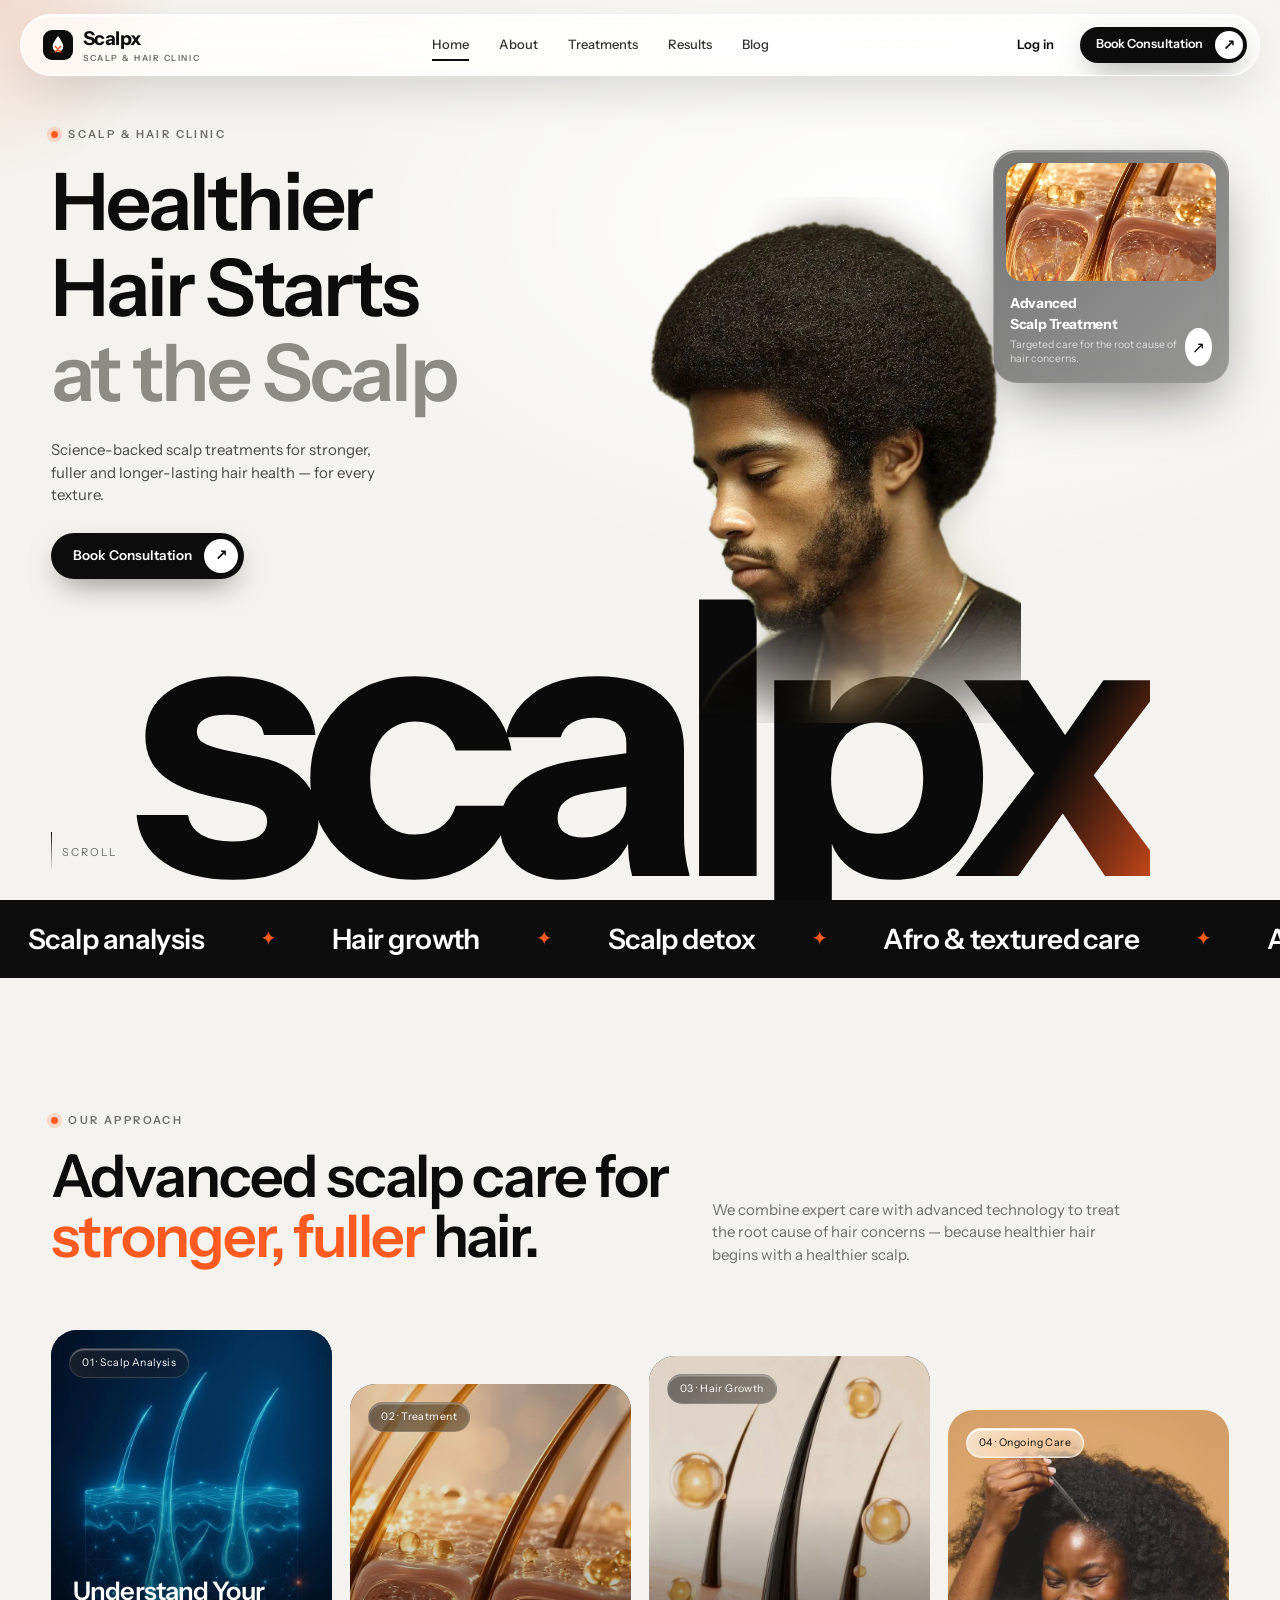
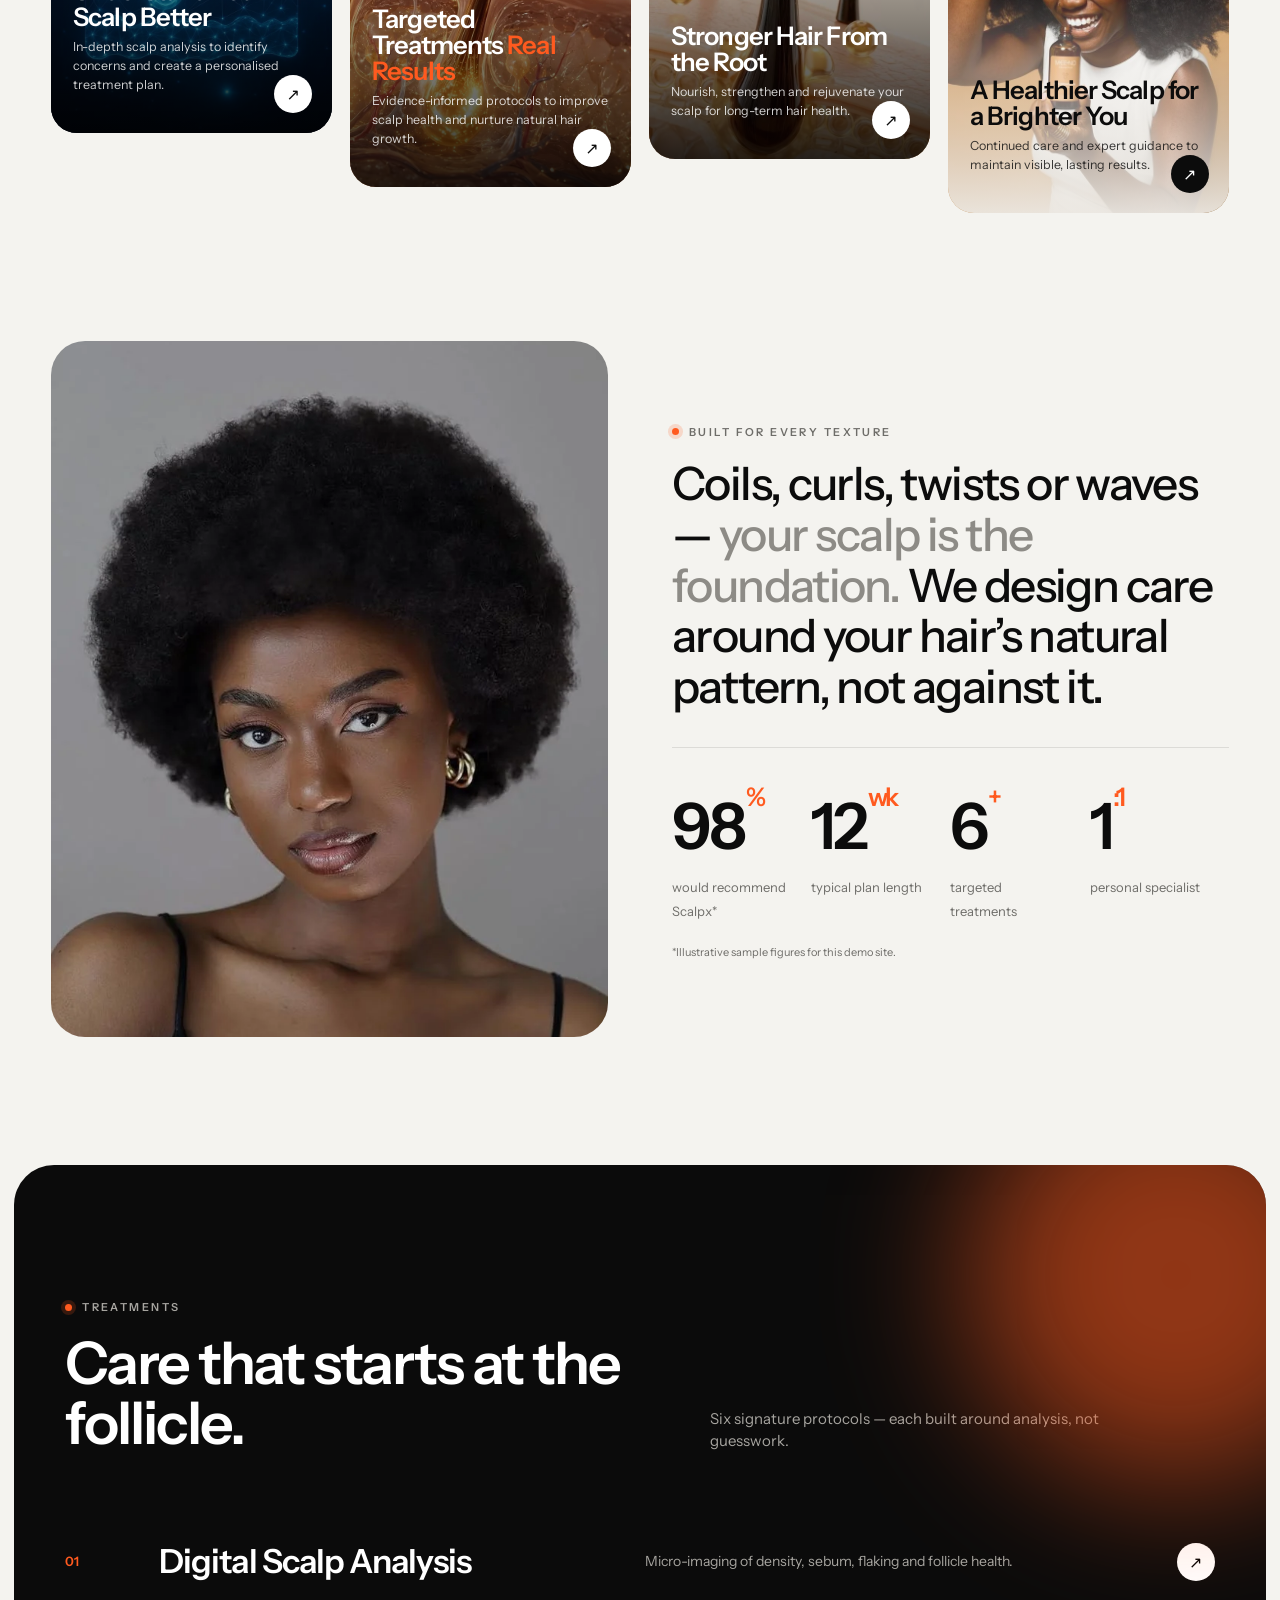
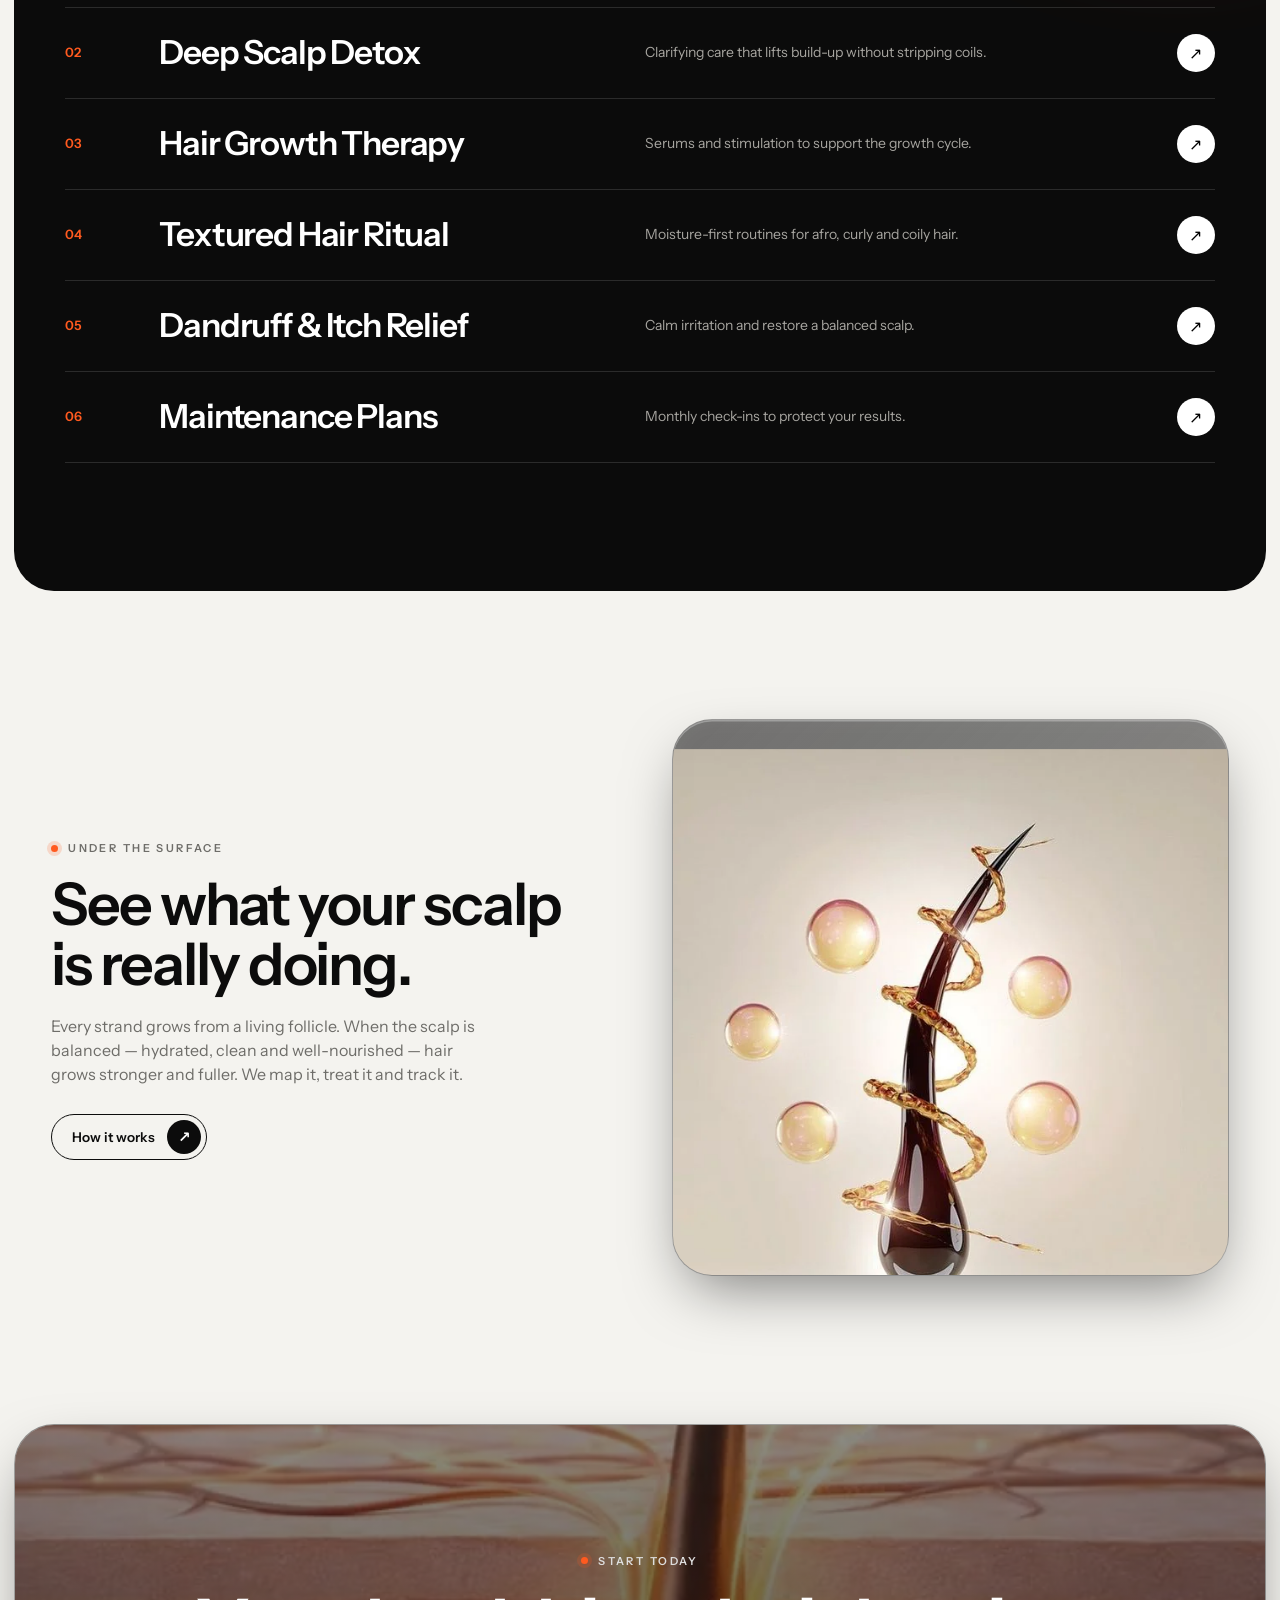
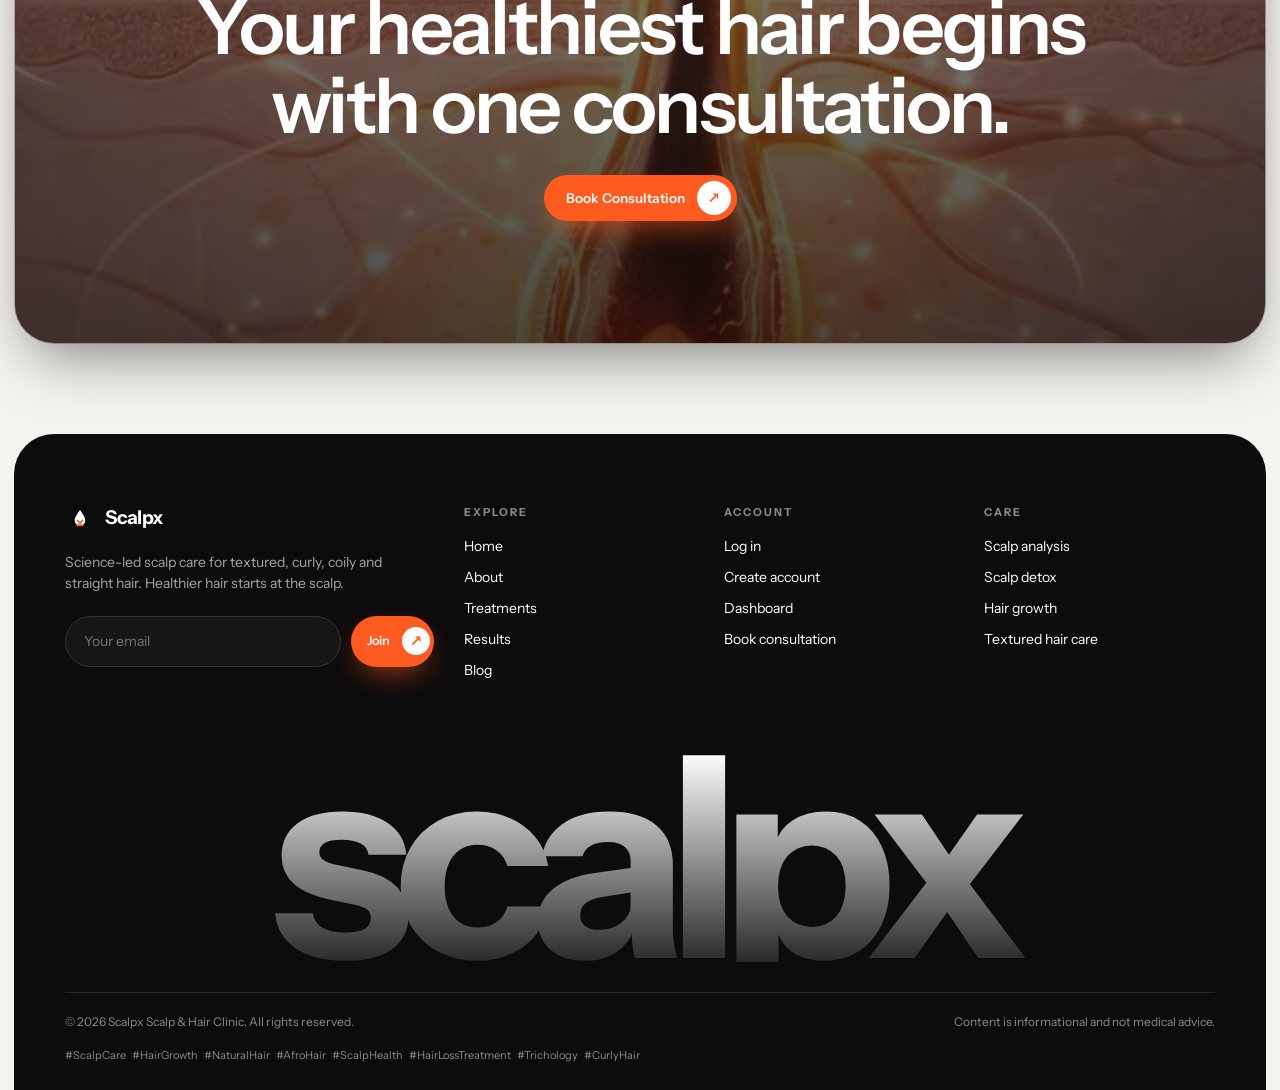
==== public/index.html @ f375ebe6 "Build Scalpx scalp & hair clinic site: pages, liquid-glass UI, motion, auth demo, SEO Co-Authored-By" ====
<!doctype html><html lang="en"><head><meta charset="utf-8"><meta name="viewport" content="width=device-width,initial-scale=1,viewport-fit=cover">
<title>Scalpx — Scalp & Hair Clinic | Healthier Hair Starts at the Scalp</title><meta name="description" content="Scalpx is a science-led scalp and hair clinic: scalp analysis, hair growth treatments and ongoing care for afro, curly and straight hair."><meta name="keywords" content="scalp treatment, scalp care, hair growth, hair loss treatment, afro hair care, natural hair care, textured hair scalp clinic, scalp analysis, scalp detox, dandruff treatment, hair thinning, trichology, healthy hair, curly hair care, scalp health">
<meta name="theme-color" content="#f4f3ef"><link rel="canonical" href="https://scalpx.vercel.app/index.html">
<meta property="og:type" content="website"><meta property="og:title" content="Scalpx — Scalp & Hair Clinic | Healthier Hair Starts at the Scalp"><meta property="og:description" content="Scalpx is a science-led scalp and hair clinic: scalp analysis, hair growth treatments and ongoing care for afro, curly and straight hair."><meta property="og:image" content="https://scalpx.vercel.app/img/og.jpg"><meta property="og:url" content="https://scalpx.vercel.app/index.html"><meta name="twitter:card" content="summary_large_image">
<link rel="icon" href="favicon.svg" type="image/svg+xml"><link rel="preload" href="fonts/instrument-sans-latin-wght-normal.woff2" as="font" type="font/woff2" crossorigin>
<link rel="stylesheet" href="css/style.css"><script type="application/ld+json">{"@context": "https://schema.org", "@type": "HealthAndBeautyBusiness", "name": "Scalpx Scalp & Hair Clinic", "description": "Science-led scalp analysis, treatments and ongoing care for stronger, fuller hair.", "url": "https://scalpx.vercel.app", "image": "https://scalpx.vercel.app/img/og.jpg", "knowsAbout": ["Scalp care", "Hair growth", "Afro-textured hair", "Hair loss"]}</script></head><body><header class="nav glass" role="banner">
 <a class="logo" href="index.html" aria-label="Scalpx home"><svg viewBox="0 0 40 40" fill="none" aria-hidden="true"><rect width="40" height="40" rx="12" fill="#0c0c0c"/><path d="M20 8c-4 6-7 9.5-7 14a7 7 0 0014 0c0-4.500-3-8-7-14z" fill="#fff"/><path d="M16.500 22l7 7m0-7l-7 7" stroke="#ff5a1f" stroke-width="2.200" stroke-linecap="round"/></svg><div>Scalpx<small>Scalp &amp; Hair Clinic</small></div></a>
 <nav class="links" aria-label="Primary"><a href="index.html" class=on>Home</a><a href="about.html">About</a><a href="treatments.html">Treatments</a><a href="results.html">Results</a><a href="blog.html">Blog</a></nav>
 <div class="nav-cta">
  <a class="login-link" data-auth="out" href="login.html">Log in</a>
  <a class="avatar" data-auth="in" href="dashboard.html" aria-label="Your dashboard" style="display:none"><span data-initial></span></a>
  <a class="btn btn-dark btn-sm" href="book.html">Book Consultation <i>↗</i></a>
  <button class="burger" aria-label="Menu" aria-expanded="false"><i></i><i></i></button>
 </div>
</header>
<div class="menu" aria-label="Mobile menu"><a class="big" href="index.html">Home<span>01</span></a><a class="big" href="about.html">About<span>02</span></a><a class="big" href="treatments.html">Treatments<span>03</span></a><a class="big" href="results.html">Results<span>04</span></a><a class="big" href="blog.html">Blog<span>05</span></a>
 <a class="big" data-auth="out" href="login.html">Log in<span>Account</span></a>
 <a class="big" data-auth="in" href="dashboard.html" style="display:none">Dashboard<span data-name></span></a>
 <a class="btn btn-acc" style="align-self:flex-start;margin-top:22px" href="book.html">Book Consultation <i>↗</i></a>
</div><main id="main">
<section class="hero">
 <div class="hero-copy">
  <span class="eyebrow">Scalp &amp; Hair Clinic</span>
  <h1><span class="l"><span>Healthier</span></span><span class="l"><span>Hair Starts</span></span><span class="l"><span class="dim">at the Scalp</span></span></h1>
  <p class="lead">Science-backed scalp treatments for stronger, fuller and longer-lasting hair health — for every texture.</p>
  <a class="btn btn-dark" href="book.html">Book Consultation <i>↗</i></a>
 </div>
 <aside class="float-card glass-dark tilt"><img src="img/gold.webp" alt="Macro view of a nourished hair follicle" loading="eager">
  <div class="row"><div><h4>Advanced<br>Scalp Treatment</h4><p>Targeted care for the root cause of hair concerns.</p></div><a class="circ w" href="treatments.html" aria-label="See treatments">↗</a></div></aside>
 <div class="hero-figure" aria-hidden="true">
  <img class="trail t2" src="img/man-cut.webp" alt=""><img class="trail t1" src="img/man-cut.webp" alt="">
  <img class="main" src="img/man-cut.webp" alt="Man with a healthy afro in profile" fetchpriority="high">
 </div>
 <div class="hero-word" aria-hidden="true">scalp<b>x</b></div>
 <div class="scroll-cue"><i></i>Scroll</div>
</section>
<div class="ticker" aria-hidden="true"><div class="tr"><span>Scalp analysis</span><span>Hair growth</span><span>Scalp detox</span><span>Afro &amp; textured care</span><span>Anti-dandruff</span><span>Follicle health</span><span>Scalp analysis</span><span>Hair growth</span><span>Scalp detox</span><span>Afro &amp; textured care</span><span>Anti-dandruff</span><span>Follicle health</span><span>Scalp analysis</span><span>Hair growth</span><span>Scalp detox</span><span>Afro &amp; textured care</span><span>Anti-dandruff</span><span>Follicle health</span><span>Scalp analysis</span><span>Hair growth</span><span>Scalp detox</span><span>Afro &amp; textured care</span><span>Anti-dandruff</span><span>Follicle health</span></div></div>

<section class="sec" id="approach"><div class="wrap">
 <div class="sec-head"><div class="rv"><span class="eyebrow">Our approach</span><h2 style="margin-top:16px">Advanced scalp care for <span class="acc">stronger, fuller</span> hair.</h2></div><p class="rv" style="--d:.1s">We combine expert care with advanced technology to treat the root cause of hair concerns — because healthier hair begins with a healthier scalp.</p></div>
 <div class="cards">
  <a class="card rv" href="treatments.html#analysis"><img src="img/blue.webp" alt="Digital scalp analysis visual" loading="lazy"><span class="tag glass-dark">01 · Scalp Analysis</span><div class="in"><h3>Understand Your Scalp Better</h3><p>In-depth scalp analysis to identify concerns and create a personalised treatment plan.</p></div><span class="circ w">↗</span></a>
  <a class="card rv" style="--d:.1s" href="treatments.html#growth"><img src="img/gold.webp" alt="Golden serum around hair follicles" loading="lazy"><span class="tag glass-dark">02 · Treatment</span><div class="in"><h3>Targeted Treatments <em>Real Results</em></h3><p>Evidence-informed protocols to improve scalp health and nurture natural hair growth.</p></div><span class="circ w">↗</span></a>
  <a class="card rv" style="--d:.2s" href="treatments.html#textured"><img src="img/black.webp" alt="Strong hair follicle rising from the scalp" loading="lazy"><span class="tag glass-dark">03 · Hair Growth</span><div class="in"><h3>Stronger Hair From the Root</h3><p>Nourish, strengthen and rejuvenate your scalp for long-term hair health.</p></div><span class="circ w">↗</span></a>
  <a class="card light rv" style="--d:.3s" href="treatments.html#detox"><img src="img/oil.webp" alt="Woman applying growth oil with a dropper" loading="lazy" style="object-position:50% 20%"><span class="tag glass">04 · Ongoing Care</span><div class="in"><h3>A Healthier Scalp for a Brighter You</h3><p>Continued care and expert guidance to maintain visible, lasting results.</p></div><span class="circ">↗</span></a>
 </div>
</div></section>

<section class="sec" style="padding-top:0"><div class="wrap split">
 <div class="pic ratio-45 rvx"><img data-par=".05" src="img/woman.webp" alt="Woman with a full natural afro and healthy scalp" loading="lazy" style="height:112%"></div>
 <div>
  <span class="eyebrow rv">Built for every texture</span>
  <p class="quote rv" style="margin:18px 0 34px">Coils, curls, twists or waves — <span class="dim">your scalp is the foundation.</span> We design care around your hair’s natural pattern, not against it.</p>
  <div class="stats">
   <div class="stat"><b data-count="98">0<sup>%</sup></b><span>would recommend Scalpx*</span></div>
   <div class="stat"><b data-count="12">0<sup>wk</sup></b><span>typical plan length</span></div>
   <div class="stat"><b data-count="6">0<sup>+</sup></b><span>targeted treatments</span></div>
   <div class="stat"><b data-count="1">0<sup>:1</sup></b><span>personal specialist</span></div>
  </div>
  <p style="font-size:11px;color:var(--mute);margin-top:12px">*Illustrative sample figures for this demo site.</p>
 </div>
</div></section>

<section class="dark-sec sec" id="treat"><div class="wrap">
 <div class="orb" style="width:420px;height:420px;background:#ff5a1f;right:-120px;top:-100px"></div>
 <div class="sec-head"><div class="rv"><span class="eyebrow">Treatments</span><h2 style="margin-top:16px">Care that starts at the follicle.</h2></div><p class="rv" style="--d:.1s">Six signature protocols — each built around analysis, not guesswork.</p></div>
 <div class="tlist">
  <a class="trow rv" href="treatments.html#analysis"><span class="n">01</span><h3>Digital Scalp Analysis</h3><p>Micro-imaging of density, sebum, flaking and follicle health.</p><span class="circ">↗</span></a><a class="trow rv" href="treatments.html#detox"><span class="n">02</span><h3>Deep Scalp Detox</h3><p>Clarifying care that lifts build-up without stripping coils.</p><span class="circ">↗</span></a><a class="trow rv" href="treatments.html#growth"><span class="n">03</span><h3>Hair Growth Therapy</h3><p>Serums and stimulation to support the growth cycle.</p><span class="circ">↗</span></a><a class="trow rv" href="treatments.html#textured"><span class="n">04</span><h3>Textured Hair Ritual</h3><p>Moisture-first routines for afro, curly and coily hair.</p><span class="circ">↗</span></a><a class="trow rv" href="treatments.html#dandruff"><span class="n">05</span><h3>Dandruff &amp; Itch Relief</h3><p>Calm irritation and restore a balanced scalp.</p><span class="circ">↗</span></a><a class="trow rv" href="treatments.html#maintain"><span class="n">06</span><h3>Maintenance Plans</h3><p>Monthly check-ins to protect your results.</p><span class="circ">↗</span></a>
 </div>
</div></section>

<section class="sec"><div class="wrap split">
 <div>
  <span class="eyebrow rv">Under the surface</span>
  <h2 class="rv" style="font-size:clamp(34px,4.6vw,66px);margin:16px 0 20px">See what your scalp is really doing.</h2>
  <p class="rv" style="color:var(--mute);max-width:440px;margin-bottom:28px">Every strand grows from a living follicle. When the scalp is balanced — hydrated, clean and well-nourished — hair grows stronger and fuller. We map it, treat it and track it.</p>
  <a class="btn btn-line rv" href="about.html">How it works <i>↗</i></a>
 </div>
 <div class="pic ratio-1 rvx glass-dark" style="border-radius:40px"><img data-par="-.04" src="img/helix.webp" alt="Follicle wrapped in a golden helix" loading="lazy" style="height:112%"></div>
</div></section>

<section class="cta glass-dark" style="margin-top:20px"><img src="img/glow.webp" alt="" loading="lazy">
 <div><span class="eyebrow" style="color:#ddd">Start today</span><h2>Your healthiest hair begins with one consultation.</h2>
 <a class="btn btn-acc" href="book.html">Book Consultation <i>↗</i></a></div></section>
</main><footer class="foot" role="contentinfo"><div class="wrap">
 <div class="cols">
  <div><a class="logo" href="index.html"><svg viewBox="0 0 40 40" fill="none" aria-hidden="true"><rect width="40" height="40" rx="12" fill="#0c0c0c"/><path d="M20 8c-4 6-7 9.5-7 14a7 7 0 0014 0c0-4.500-3-8-7-14z" fill="#fff"/><path d="M16.500 22l7 7m0-7l-7 7" stroke="#ff5a1f" stroke-width="2.200" stroke-linecap="round"/></svg><div>Scalpx</div></a>
   <p style="color:#a7a5a0;max-width:340px;margin:18px 0 22px;font-size:14px">Science-led scalp care for textured, curly, coily and straight hair. Healthier hair starts at the scalp.</p>
   <form id="newsform" class="news" novalidate><input class="sr" name="hp" tabindex="-1" aria-hidden="true"><label class="sr" for="nl">Email</label>
    <input id="nl" name="email" type="email" placeholder="Your email" style="flex:1;min-width:170px;padding:14px 18px;border-radius:99px;border:1px solid #333;background:#161616;color:#fff;font:inherit;font-size:14px">
    <button class="btn btn-acc btn-sm" type="submit">Join <i>↗</i></button></form></div>
  <div><h5>Explore</h5><ul><li><a href="index.html">Home</a></li><li><a href="about.html">About</a></li><li><a href="treatments.html">Treatments</a></li><li><a href="results.html">Results</a></li><li><a href="blog.html">Blog</a></li></ul></div>
  <div><h5>Account</h5><ul><li><a href="login.html">Log in</a></li><li><a href="login.html#register">Create account</a></li><li><a href="dashboard.html">Dashboard</a></li><li><a href="book.html">Book consultation</a></li></ul></div>
  <div><h5>Care</h5><ul><li><a href="treatments.html#analysis">Scalp analysis</a></li><li><a href="treatments.html#detox">Scalp detox</a></li><li><a href="treatments.html#growth">Hair growth</a></li><li><a href="treatments.html#textured">Textured hair care</a></li></ul></div>
 </div>
 <div class="big" aria-hidden="true">scalpx</div>
 <div class="legal"><span>© 2026 Scalpx Scalp &amp; Hair Clinic. All rights reserved.</span><span>Content is informational and not medical advice.</span></div>
 <div class="tags"><span>#ScalpCare</span> <span>#HairGrowth</span> <span>#NaturalHair</span> <span>#AfroHair</span> <span>#ScalpHealth</span> <span>#HairLossTreatment</span> <span>#Trichology</span> <span>#CurlyHair</span></div>
</div></footer><script src="js/main.js" defer></script></body></html>
---- public/css/style.css ----
@font-face{font-family:"Instrument Sans";src:url(../fonts/instrument-sans-latin-wght-normal.woff2) format("woff2");font-weight:400 700;font-display:swap}
:root{--bg:#f4f3ef;--paper:#fff;--ink:#0c0c0c;--mute:#6e6d69;--line:rgba(12,12,12,.1);--acc:#ff5a1f;--acc2:#ffb347;--r:28px;--ease:cubic-bezier(.2,.8,.2,1);--pad:clamp(20px,4vw,64px)}
*{box-sizing:border-box;margin:0;padding:0}
html{scroll-behavior:smooth;-webkit-text-size-adjust:100%}
body{font-family:"Instrument Sans",system-ui,-apple-system,"Segoe UI",sans-serif;background:var(--bg);color:var(--ink);line-height:1.5;overflow-x:hidden;-webkit-font-smoothing:antialiased;opacity:0;animation:pgin .7s var(--ease) .05s forwards}
@keyframes pgin{to{opacity:1}}
body.leaving{animation:none;opacity:0;transition:opacity .28s}
img{display:block;max-width:100%}
a{color:inherit;text-decoration:none}
button{font:inherit;color:inherit;cursor:pointer;border:0;background:none}
h1,h2,h3{letter-spacing:-.035em;line-height:1.02;font-weight:600}
.wrap{max-width:1360px;margin:0 auto;padding:0 var(--pad)}
.eyebrow{display:inline-flex;align-items:center;gap:10px;font-size:11px;letter-spacing:.22em;text-transform:uppercase;color:var(--mute);font-weight:600}
.eyebrow:before{content:"";width:7px;height:7px;border-radius:50%;background:var(--acc);box-shadow:0 0 0 4px rgba(255,90,31,.18)}
.dim{color:#8d8b86}.acc{color:var(--acc)}
.sr{position:absolute;width:1px;height:1px;overflow:hidden;clip:rect(0 0 0 0)}

/* ---------- liquid glass ---------- */
.glass,.glass-dark{position:relative;isolation:isolate;overflow:hidden;backdrop-filter:blur(22px) saturate(1.7) brightness(1.04);-webkit-backdrop-filter:blur(22px) saturate(1.7) brightness(1.04)}
.glass{background:linear-gradient(135deg,rgba(255,255,255,.62),rgba(255,255,255,.28));border:1px solid rgba(255,255,255,.7);box-shadow:inset 0 1.5px 0 rgba(255,255,255,.95),inset 0 -1px 0 rgba(255,255,255,.35),inset 0 0 22px rgba(255,255,255,.35),0 18px 50px -14px rgba(20,20,20,.22)}
.glass-dark{background:linear-gradient(135deg,rgba(30,30,30,.62),rgba(10,10,10,.42));border:1px solid rgba(255,255,255,.18);color:#fff;box-shadow:inset 0 1.5px 0 rgba(255,255,255,.3),inset 0 0 26px rgba(255,255,255,.05),0 24px 60px -16px rgba(0,0,0,.5)}
.glass:after,.glass-dark:after{content:"";position:absolute;inset:0;z-index:-1;pointer-events:none;background:radial-gradient(260px circle at var(--mx,30%) var(--my,0%),rgba(255,255,255,.55),transparent 60%);opacity:.0;transition:opacity .4s}
.glass-dark:after{background:radial-gradient(260px circle at var(--mx,30%) var(--my,0%),rgba(255,160,90,.28),transparent 60%)}
.glass:hover:after,.glass-dark:hover:after{opacity:1}

/* ---------- nav ---------- */
.nav{position:fixed;top:14px;left:50%;transform:translateX(-50%);width:min(1240px,calc(100% - 28px));z-index:90;border-radius:999px;padding:10px 12px 10px 22px;display:flex;align-items:center;justify-content:space-between;gap:16px;transition:top .4s var(--ease),transform .4s var(--ease)}
.nav.hide{transform:translate(-50%,-140%)}
.logo{display:flex;align-items:center;gap:10px;font-weight:700;letter-spacing:-.03em;font-size:19px}
.logo small{display:block;font-size:8.5px;letter-spacing:.18em;text-transform:uppercase;color:var(--mute);font-weight:600;margin-top:-2px}
.logo svg{width:30px;height:30px}
.links{display:flex;gap:30px;font-size:13px;font-weight:500}
.links a{position:relative;padding:6px 0;color:#333}
.links a:after{content:"";position:absolute;left:0;bottom:0;height:1.5px;width:100%;background:var(--ink);transform:scaleX(0);transform-origin:right;transition:transform .4s var(--ease)}
.links a:hover:after,.links a.on:after{transform:scaleX(1);transform-origin:left}
.nav-cta{display:flex;align-items:center;gap:10px}
.login-link{font-size:13px;font-weight:600;padding:10px 16px;border-radius:999px}
.login-link:hover{background:rgba(0,0,0,.06)}
.avatar{width:36px;height:36px;border-radius:50%;background:var(--ink);color:#fff;display:grid;place-items:center;font-weight:700;font-size:14px}
.burger{display:none;width:42px;height:42px;border-radius:50%;background:var(--ink);position:relative}
.burger i{position:absolute;left:12px;right:12px;height:1.8px;background:#fff;transition:.35s var(--ease)}
.burger i:nth-child(1){top:16px}.burger i:nth-child(2){top:24px}
.burger.x i:nth-child(1){top:20px;transform:rotate(45deg)}.burger.x i:nth-child(2){top:20px;transform:rotate(-45deg)}
.menu{position:fixed;inset:0;z-index:80;background:rgba(244,243,239,.78);backdrop-filter:blur(30px) saturate(1.6);-webkit-backdrop-filter:blur(30px) saturate(1.6);display:flex;flex-direction:column;justify-content:center;padding:100px var(--pad) 40px;gap:6px;clip-path:circle(0 at calc(100% - 50px) 40px);transition:clip-path .7s var(--ease);pointer-events:none}
.menu.open{clip-path:circle(160% at calc(100% - 50px) 40px);pointer-events:auto}
.menu a.big{font-size:clamp(40px,12vw,64px);font-weight:600;letter-spacing:-.04em;padding:4px 0;display:flex;justify-content:space-between;align-items:center;border-bottom:1px solid var(--line)}
.menu a.big span{font-size:13px;color:var(--mute);letter-spacing:0;font-weight:500}

/* ---------- buttons ---------- */
.btn{display:inline-flex;align-items:center;gap:12px;padding:6px 6px 6px 22px;border-radius:999px;font-weight:600;font-size:13.5px;transition:transform .35s var(--ease),box-shadow .35s;white-space:nowrap}
.btn i{width:34px;height:34px;border-radius:50%;display:grid;place-items:center;font-style:normal;font-size:15px;transition:transform .4s var(--ease)}
.btn:hover{transform:translateY(-2px)}.btn:hover i{transform:rotate(-45deg)}
.btn-dark{background:var(--ink);color:#fff;box-shadow:0 12px 30px -10px rgba(0,0,0,.5)}.btn-dark i{background:#fff;color:var(--ink)}
.btn-acc{background:var(--acc);color:#fff;box-shadow:0 12px 30px -10px rgba(255,90,31,.7)}.btn-acc i{background:#fff;color:var(--acc)}
.btn-line{border:1.5px solid var(--ink);padding:5px 5px 5px 20px}.btn-line i{background:var(--ink);color:#fff}
.btn-sm{font-size:12.5px;padding:4px 4px 4px 16px}.btn-sm i{width:28px;height:28px}
.circ{width:38px;height:38px;border-radius:50%;display:grid;place-items:center;background:var(--ink);color:#fff;transition:transform .4s var(--ease)}
.circ.w{background:#fff;color:var(--ink)}

/* ---------- hero ---------- */
.hero{position:relative;min-height:max(100svh,760px);padding-top:120px;overflow:hidden;background:radial-gradient(900px 500px at 70% 25%,#fff,transparent 70%),var(--bg)}
.hero-copy{position:relative;z-index:5;max-width:600px;padding:0 var(--pad);margin-left:max(0px,calc((100vw - 1360px)/2))}
.hero h1{font-size:clamp(44px,6.2vw,92px);margin:18px 0 20px}
.hero h1 .l{display:block;overflow:hidden;padding-bottom:.06em}
.hero h1 .l>span{display:block;transform:translateY(110%);animation:up 1.1s var(--ease) forwards}
.hero h1 .l:nth-child(2)>span{animation-delay:.12s}.hero h1 .l:nth-child(3)>span{animation-delay:.24s}
@keyframes up{to{transform:none}}
.hero p.lead{font-size:15px;color:#4a4946;max-width:340px;margin-bottom:26px}
.hero-figure{position:absolute;left:50%;bottom:calc(var(--wordh,18vw)*.5);width:min(31vw,440px);transform:translateX(-4%);z-index:3;aspect-ratio:640/849;pointer-events:none}
.hero-figure img{position:absolute;inset:0;width:100%;height:100%;object-fit:contain;object-position:bottom}
.hero-figure .main{-webkit-mask-image:linear-gradient(#000 78%,transparent 99%);mask-image:linear-gradient(#000 78%,transparent 99%);animation:float 9s ease-in-out infinite}
.hero-figure .trail{filter:blur(14px) saturate(1.4) sepia(.5);opacity:.32;transform-origin:30% 50%;-webkit-mask-image:linear-gradient(90deg,transparent 30%,#000 55%,transparent 100%);mask-image:linear-gradient(90deg,transparent 30%,#000 55%,transparent 100%)}
.hero-figure .t1{animation:trail 4.5s ease-in-out infinite}.hero-figure .t2{animation:trail 4.5s ease-in-out -2.2s infinite;opacity:.32;filter:blur(26px) saturate(1.8) sepia(.8)}
@keyframes trail{0%,100%{transform:translateX(5%) scaleX(1.05)}50%{transform:translateX(17%) scaleX(1.25)}}
@keyframes float{0%,100%{transform:translateY(0)}50%{transform:translateY(-12px)}}
.hero-word{position:absolute;left:0;right:0;bottom:-.1em;text-align:center;font-size:clamp(120px,30vw,520px);line-height:.8;font-weight:700;letter-spacing:-.075em;z-index:2;color:#0a0a0a;white-space:nowrap;user-select:none;padding-bottom:.12em;transform:translateY(40%);opacity:0;animation:word 1.5s var(--ease) .3s forwards}
@keyframes word{to{transform:none;opacity:1}}
.hero-word b{font-weight:700;background:linear-gradient(120deg,#0a0a0a 55%,var(--acc));-webkit-background-clip:text;background-clip:text;color:transparent}
.float-card{position:absolute;right:max(var(--pad),calc((100vw - 1360px)/2 + var(--pad)));top:150px;z-index:6;width:236px;border-radius:24px;padding:12px;animation:float 7s ease-in-out infinite}
.float-card img{width:100%;height:118px;object-fit:cover;border-radius:16px}
.float-card .row{display:flex;justify-content:space-between;align-items:flex-end;padding:12px 4px 4px;gap:8px}
.float-card h4{font-size:14px;letter-spacing:-.02em}.float-card p{font-size:10.5px;opacity:.7;line-height:1.35;margin-top:3px}
.scroll-cue{position:absolute;left:var(--pad);bottom:28px;z-index:6;display:flex;align-items:center;gap:10px;font-size:11px;letter-spacing:.18em;text-transform:uppercase;color:var(--mute)}
.scroll-cue i{width:1px;height:40px;background:linear-gradient(var(--ink),transparent);animation:cue 2s infinite}
@keyframes cue{0%{transform:scaleY(0);transform-origin:top}50%{transform:scaleY(1);transform-origin:top}51%{transform-origin:bottom}100%{transform:scaleY(0);transform-origin:bottom}}

/* ---------- ticker ---------- */
.ticker{background:var(--ink);color:#fff;overflow:hidden;padding:18px 0;position:relative;z-index:4}
.ticker .tr{display:flex;width:max-content;animation:tick 34s linear infinite}
.ticker span{font-size:clamp(18px,2.2vw,28px);font-weight:600;letter-spacing:-.02em;padding:0 28px;display:flex;align-items:center;gap:56px}
.ticker span:after{content:"✦";color:var(--acc);font-size:.7em}
@keyframes tick{to{transform:translateX(-50%)}}

/* ---------- sections ---------- */
section{position:relative}
.sec{padding:clamp(70px,10vw,140px) 0}
.sec-head{display:grid;grid-template-columns:1.2fr 1fr;gap:40px;align-items:end;margin-bottom:clamp(36px,5vw,70px)}
.sec h2{font-size:clamp(34px,4.6vw,66px)}
.sec-head p{color:var(--mute);font-size:15px;max-width:420px}
.cards{display:grid;grid-template-columns:repeat(4,1fr);gap:18px;align-items:start}
.card{position:relative;border-radius:26px;overflow:hidden;aspect-ratio:3/4.3;color:#fff;background:#111;display:flex;flex-direction:column;justify-content:flex-end;padding:22px;transition:transform .6s var(--ease)}
.card:nth-child(1){margin-top:0}.card:nth-child(2){margin-top:54px}.card:nth-child(3){margin-top:26px}.card:nth-child(4){margin-top:80px}
.card>img{position:absolute;inset:0;width:100%;height:100%;object-fit:cover;opacity:.88;transition:transform 1.2s var(--ease)}
.card:hover>img{transform:scale(1.08)}
.card:before{content:"";position:absolute;inset:0;background:linear-gradient(transparent 35%,rgba(0,0,0,.82));z-index:1}
.card.light{background:#ece8e2;color:var(--ink)}.card.light:before{background:linear-gradient(transparent 45%,rgba(236,232,226,.95))}
.card .tag{position:absolute;top:18px;left:18px;z-index:2;font-size:10.5px;padding:6px 12px;border-radius:99px;letter-spacing:.04em}
.card .in{position:relative;z-index:2}
.card h3{font-size:clamp(22px,2vw,28px);margin-bottom:8px}.card h3 em{font-style:normal;color:var(--acc)}
.card p{font-size:12.5px;opacity:.8;margin-bottom:16px;max-width:250px}
.card .circ{position:absolute;right:20px;bottom:20px;z-index:2}.card:hover .circ{transform:rotate(-45deg)}
.split{display:grid;grid-template-columns:1fr 1fr;gap:clamp(30px,5vw,90px);align-items:center}
.pic{position:relative;border-radius:34px;overflow:hidden}
.pic img{width:100%;height:100%;object-fit:cover}
.ratio-45{aspect-ratio:4/5}.ratio-1{aspect-ratio:1}
.stats{display:grid;grid-template-columns:repeat(4,1fr);gap:0;border-top:1px solid var(--line)}
.stat{padding:30px 22px 10px 0}.stat b{display:block;font-size:clamp(40px,5vw,76px);letter-spacing:-.05em;font-weight:600}.stat b sup{font-size:.4em;color:var(--acc);vertical-align:top;margin-left:2px}
.stat span{font-size:13px;color:var(--mute)}
.dark-sec{background:#0b0b0b;color:#fff;border-radius:40px;margin:0 14px;overflow:hidden}
.dark-sec .sec-head p,.dark-sec .eyebrow{color:#a7a5a0}
.tlist{display:grid;gap:0}
.trow{display:grid;grid-template-columns:70px 1fr 1.1fr auto;gap:24px;align-items:center;padding:26px 0;border-bottom:1px solid rgba(255,255,255,.13);transition:padding .5s var(--ease),background .4s}
.trow:hover{padding-left:16px;padding-right:16px;background:rgba(255,255,255,.04)}
.trow .n{color:var(--acc);font-weight:600;font-size:13px}.trow h3{font-size:clamp(22px,2.6vw,36px)}.trow p{color:#a7a5a0;font-size:14px}
.trow .circ{background:#fff;color:#000}.trow:hover .circ{transform:rotate(-45deg);background:var(--acc);color:#fff}
.orb{position:absolute;border-radius:50%;filter:blur(70px);opacity:.55;pointer-events:none;animation:float 12s ease-in-out infinite}
.quote{font-size:clamp(26px,3.6vw,52px);letter-spacing:-.035em;line-height:1.1;font-weight:500}
.cta{position:relative;border-radius:40px;overflow:hidden;margin:0 14px;color:#fff;min-height:520px;display:grid;place-items:center;text-align:center;padding:60px 24px}
.cta>img{position:absolute;inset:0;width:100%;height:100%;object-fit:cover;z-index:-2;animation:zoom 22s ease-in-out infinite alternate}
@keyframes zoom{to{transform:scale(1.12)}}
.cta:before{content:"";position:absolute;inset:0;background:linear-gradient(rgba(0,0,0,.45),rgba(0,0,0,.7));z-index:-1}
.cta h2{font-size:clamp(38px,6vw,92px);max-width:900px;margin:18px auto 30px}
.page-hero{padding:170px 0 60px;position:relative;overflow:hidden}
.page-hero h1{font-size:clamp(46px,8vw,128px);margin:18px 0}
.page-hero p{max-width:520px;color:var(--mute);font-size:16px}
.page-hero .bgimg{position:absolute;right:-4%;top:40px;width:min(44vw,560px);aspect-ratio:3/4;border-radius:40px;overflow:hidden;opacity:.95;transform:rotate(4deg)}
.page-hero .bgimg img{width:100%;height:100%;object-fit:cover}
.chips{display:flex;flex-wrap:wrap;gap:8px}.chip{padding:9px 16px;border-radius:99px;font-size:12.5px;font-weight:600;border:1px solid var(--line);background:rgba(255,255,255,.5);transition:.3s}
.chip.on,.chip:hover{background:var(--ink);color:#fff;border-color:var(--ink)}
.steps{display:grid;grid-template-columns:repeat(4,1fr);gap:16px;counter-reset:s}
.step{background:var(--paper);border-radius:24px;padding:28px;min-height:240px;counter-increment:s;display:flex;flex-direction:column;justify-content:space-between;transition:transform .5s var(--ease),box-shadow .5s}
.step:hover{transform:translateY(-8px);box-shadow:0 30px 60px -30px rgba(0,0,0,.35)}
.step:before{content:"0" counter(s);font-size:52px;font-weight:600;letter-spacing:-.05em;color:var(--acc)}
.step h3{font-size:22px;margin-bottom:6px}.step p{font-size:13.5px;color:var(--mute)}
.tgrid{display:grid;grid-template-columns:repeat(3,1fr);gap:18px}
.tcard{background:var(--paper);border-radius:30px;overflow:hidden;display:flex;flex-direction:column;transition:transform .5s var(--ease),box-shadow .5s}
.tcard:hover{transform:translateY(-8px);box-shadow:0 36px 70px -34px rgba(0,0,0,.4)}
.tcard .im{aspect-ratio:4/3;overflow:hidden;background:#111}.tcard .im img{width:100%;height:100%;object-fit:cover;transition:transform 1.2s var(--ease)}.tcard:hover .im img{transform:scale(1.08)}
.tcard .tx{padding:24px 26px 28px;display:flex;flex-direction:column;gap:10px;flex:1}
.tcard h3{font-size:25px}.tcard p{font-size:14px;color:var(--mute);flex:1}
.meta{display:flex;gap:8px;flex-wrap:wrap}.meta span{font-size:11px;padding:5px 11px;border-radius:99px;background:var(--bg);font-weight:600}
.bar{margin:18px 0}.bar .lab{display:flex;justify-content:space-between;font-size:13px;font-weight:600;margin-bottom:8px}
.bar .tk{height:8px;border-radius:9px;background:rgba(255,255,255,.14);overflow:hidden}.bar .tk i{display:block;height:100%;width:0;border-radius:9px;background:linear-gradient(90deg,var(--acc),var(--acc2));transition:width 1.8s var(--ease)}
.bar.on .tk i{width:var(--w)}
.faq details{border-bottom:1px solid var(--line);padding:22px 0}.faq summary{list-style:none;cursor:pointer;display:flex;justify-content:space-between;font-size:clamp(18px,2vw,24px);font-weight:600;letter-spacing:-.02em;gap:20px}
.faq summary::-webkit-details-marker{display:none}.faq summary:after{content:"+";font-size:28px;line-height:1;transition:transform .4s var(--ease);color:var(--acc)}
.faq details[open] summary:after{transform:rotate(45deg)}.faq details p{color:var(--mute);margin-top:12px;max-width:640px;font-size:15px}
.posts{display:grid;grid-template-columns:repeat(3,1fr);gap:18px}
.post{cursor:pointer;background:var(--paper);border-radius:28px;overflow:hidden;text-align:left;transition:transform .5s var(--ease),box-shadow .5s;display:flex;flex-direction:column}
.post:hover{transform:translateY(-8px);box-shadow:0 36px 70px -34px rgba(0,0,0,.4)}
.post .im{aspect-ratio:16/11;overflow:hidden}.post .im img{width:100%;height:100%;object-fit:cover;transition:transform 1.2s var(--ease)}.post:hover .im img{transform:scale(1.08)}
.post .tx{padding:22px 24px 26px}.post small{color:var(--acc);font-weight:700;font-size:11px;letter-spacing:.14em;text-transform:uppercase}
.post h3{font-size:22px;margin:8px 0}.post p{font-size:13.5px;color:var(--mute)}
.post.hide{display:none}
.modal{position:fixed;inset:0;z-index:120;background:rgba(10,10,10,.55);backdrop-filter:blur(10px);display:grid;place-items:center;padding:20px;opacity:0;pointer-events:none;transition:opacity .4s}
.modal.open{opacity:1;pointer-events:auto}
.modal .box{max-width:720px;width:100%;max-height:88vh;overflow:auto;border-radius:32px;transform:translateY(30px) scale(.97);transition:transform .5s var(--ease)}
.modal.open .box{transform:none}
.modal .box img{width:100%;height:240px;object-fit:cover}.modal .bd{padding:30px 34px 38px}.modal h3{font-size:34px;margin:10px 0 14px}.modal .bd p{color:#333;margin-bottom:12px;font-size:15px}
.x-btn{position:absolute;top:14px;right:14px;z-index:3;width:38px;height:38px;border-radius:50%;background:rgba(0,0,0,.6);color:#fff;font-size:18px}
.news{display:flex;gap:10px;flex-wrap:wrap}
.field{display:flex;flex-direction:column;gap:7px;margin-bottom:16px}
.field label{font-size:12px;font-weight:600;letter-spacing:.04em}
.field input,.field select,.field textarea{font:inherit;font-size:15px;padding:15px 18px;border-radius:16px;border:1.5px solid rgba(12,12,12,.12);background:rgba(255,255,255,.7);outline:none;transition:border .3s,box-shadow .3s,background .3s;width:100%}
.field input:focus,.field select:focus,.field textarea:focus{border-color:var(--acc);box-shadow:0 0 0 4px rgba(255,90,31,.15);background:#fff}
.field .err{font-size:12px;color:#d2300a;min-height:0;display:none}.field.bad input,.field.bad select{border-color:#d2300a}.field.bad .err{display:block}
.pw{position:relative}.pw button{position:absolute;right:12px;top:50%;transform:translateY(-50%);font-size:12px;font-weight:600;color:var(--mute);padding:6px 8px}
.two{display:grid;grid-template-columns:1fr 1fr;gap:14px}
.auth{min-height:100svh;display:grid;grid-template-columns:1.05fr 1fr}
.auth-side{position:relative;overflow:hidden;color:#fff;display:flex;flex-direction:column;justify-content:space-between;padding:34px;min-height:100svh}
.auth-side>img{position:absolute;inset:0;width:100%;height:100%;object-fit:cover;z-index:-2;animation:zoom 20s ease-in-out infinite alternate}
.auth-side:before{content:"";position:absolute;inset:0;z-index:-1;background:linear-gradient(160deg,rgba(0,0,0,.2),rgba(0,0,0,.75))}
.auth-side h2{font-size:clamp(36px,4.2vw,64px);max-width:500px}
.auth-main{display:grid;place-items:center;padding:100px var(--pad) 50px}
.auth-card{width:min(460px,100%)}
.tabs{display:grid;grid-template-columns:1fr 1fr;background:rgba(12,12,12,.06);border-radius:99px;padding:5px;margin-bottom:28px;position:relative}
.tabs button{padding:12px;border-radius:99px;font-weight:600;font-size:14px;position:relative;z-index:1;transition:color .3s}
.tabs i{position:absolute;top:5px;bottom:5px;left:5px;width:calc(50% - 5px);background:var(--ink);border-radius:99px;transition:transform .5s var(--ease)}
.tabs.reg i{transform:translateX(100%)}.tabs button.on{color:#fff}
.auth-card h1{font-size:clamp(32px,4vw,46px);margin-bottom:8px}.auth-card .sub{color:var(--mute);font-size:14px;margin-bottom:22px}
.formmsg{font-size:13px;padding:12px 16px;border-radius:14px;margin-bottom:16px;display:none}.formmsg.show{display:block}.formmsg.bad{background:#fde8e2;color:#a82707}.formmsg.ok{background:#e1f5e8;color:#157a3a}
.dash{padding:130px 0 80px}
.dgrid{display:grid;grid-template-columns:1.4fr 1fr;gap:18px;margin-top:34px}
.panel{background:var(--paper);border-radius:30px;padding:30px}
.panel.dk{background:#0b0b0b;color:#fff}
.panel h3{font-size:24px;margin-bottom:16px}
.chk{display:flex;align-items:center;gap:14px;padding:14px 0;border-bottom:1px solid var(--line);cursor:pointer;font-size:15px}
.chk input{appearance:none;width:24px;height:24px;border-radius:8px;border:1.8px solid #bbb;display:grid;place-items:center;transition:.3s;flex:none}
.chk input:checked{background:var(--acc);border-color:var(--acc)}.chk input:checked:after{content:"✓";color:#fff;font-size:14px}
.chk input:checked+span{text-decoration:line-through;color:var(--mute)}
.bk{padding:16px 0;border-bottom:1px solid var(--line);display:flex;justify-content:space-between;gap:12px;font-size:14px}.bk small{color:var(--mute)}
.empty{color:var(--mute);font-size:14px}
.toast{position:fixed;left:50%;bottom:28px;z-index:200;transform:translate(-50%,140%);padding:14px 22px;border-radius:99px;font-size:14px;font-weight:600;transition:transform .6s var(--ease)}
.toast.show{transform:translate(-50%,0)}
.foot{background:var(--ink);color:#fff;border-radius:40px 40px 0 0;margin:90px 14px 0;padding:70px 0 26px;position:relative;overflow:hidden}
.foot .cols{display:grid;grid-template-columns:1.6fr 1fr 1fr 1fr;gap:30px}
.foot h5{font-size:11px;letter-spacing:.18em;text-transform:uppercase;color:#8d8b86;margin-bottom:16px}.foot li{list-style:none;margin-bottom:10px;font-size:14px}.foot li a:hover{color:var(--acc)}
.foot .big{font-size:clamp(80px,22vw,340px);font-weight:700;letter-spacing:-.08em;line-height:.75;margin-top:60px;background:linear-gradient(#fff,#2a2a2a);-webkit-background-clip:text;background-clip:text;color:transparent;text-align:center;user-select:none}
.foot .legal{display:flex;justify-content:space-between;gap:12px;flex-wrap:wrap;font-size:12px;color:#8d8b86;margin-top:30px;border-top:1px solid #262626;padding-top:20px}
.tags{display:flex;flex-wrap:wrap;gap:6px;margin-top:16px}.tags span{font-size:11px;color:#8d8b86}

/* reveal */
.rv{opacity:0;transform:translateY(46px);transition:opacity 1s var(--ease),transform 1.1s var(--ease);transition-delay:var(--d,0s)}
.rv.in{opacity:1;transform:none}
.rvx{opacity:0;transform:scale(.92) translateY(40px);transition:opacity 1s var(--ease),transform 1.4s var(--ease)}.rvx.in{opacity:1;transform:none}
.glow-cur{position:fixed;width:380px;height:380px;border-radius:50%;pointer-events:none;z-index:1;background:radial-gradient(circle,rgba(255,90,31,.16),transparent 65%);transform:translate(-50%,-50%);left:-400px;top:-400px;mix-blend-mode:multiply}

@media(max-width:1000px){
 .links,.nav-cta .btn,.login-link{display:none}.burger{display:block}
 .cards{grid-template-columns:repeat(2,1fr)}.card:nth-child(n){margin-top:0}.card:nth-child(even){margin-top:36px}
 .tgrid,.posts{grid-template-columns:repeat(2,1fr)}.steps{grid-template-columns:repeat(2,1fr)}
 .split,.sec-head,.dgrid{grid-template-columns:1fr}.auth{grid-template-columns:1fr}.auth-side{min-height:300px;padding:100px 24px 28px}.auth-side h2{font-size:34px}
 .trow{grid-template-columns:44px 1fr auto}.trow p{display:none}
 .page-hero .bgimg{display:none}.foot .cols{grid-template-columns:1fr 1fr}.stats{grid-template-columns:repeat(2,1fr)}
}
@media(max-width:700px){
 .hero{min-height:max(118svh,215vw);padding-top:100px}
 .hero h1{font-size:clamp(40px,12.4vw,64px)}
 .hero-figure{width:76vw;left:auto;right:-6vw;transform:none;bottom:calc(var(--wordh,26vw)*.45)}
 .hero-word{font-size:35vw}
 .float-card{top:auto;bottom:calc(35vw*.75 + 4px);left:14px;right:auto;width:162px;padding:8px;border-radius:20px;z-index:6}
 .float-card img{height:70px}.float-card p{display:none}.float-card h4{font-size:12px}.float-card .circ{width:30px;height:30px}
 .scroll-cue{display:none}
 .hero p.lead{font-size:14px;max-width:260px;margin-bottom:18px}
 .cards{grid-template-columns:none;grid-auto-flow:column;grid-auto-columns:78%;overflow-x:auto;scroll-snap-type:x mandatory;margin:0 calc(var(--pad)*-1);padding:0 var(--pad) 20px;scrollbar-width:none}
 .cards::-webkit-scrollbar{display:none}.card{scroll-snap-align:center}.card:nth-child(n){margin-top:0}.card:nth-child(even){margin-top:30px}
 .tgrid,.posts,.steps{grid-template-columns:1fr}.two{grid-template-columns:1fr}
 .stat{padding-right:8px}.foot .cols{grid-template-columns:1fr 1fr}.foot .cols>div:first-child{grid-column:1/-1}
 .dark-sec,.cta,.foot{margin-left:8px;margin-right:8px;border-radius:30px}.page-hero{padding-top:130px}
 .modal .bd{padding:22px}.modal h3{font-size:26px}
}
@media(prefers-reduced-motion:reduce){*,*:before,*:after{animation-duration:.01ms!important;animation-iteration-count:1!important;transition-duration:.01ms!important}.rv,.rvx{opacity:1;transform:none}body{opacity:1}}
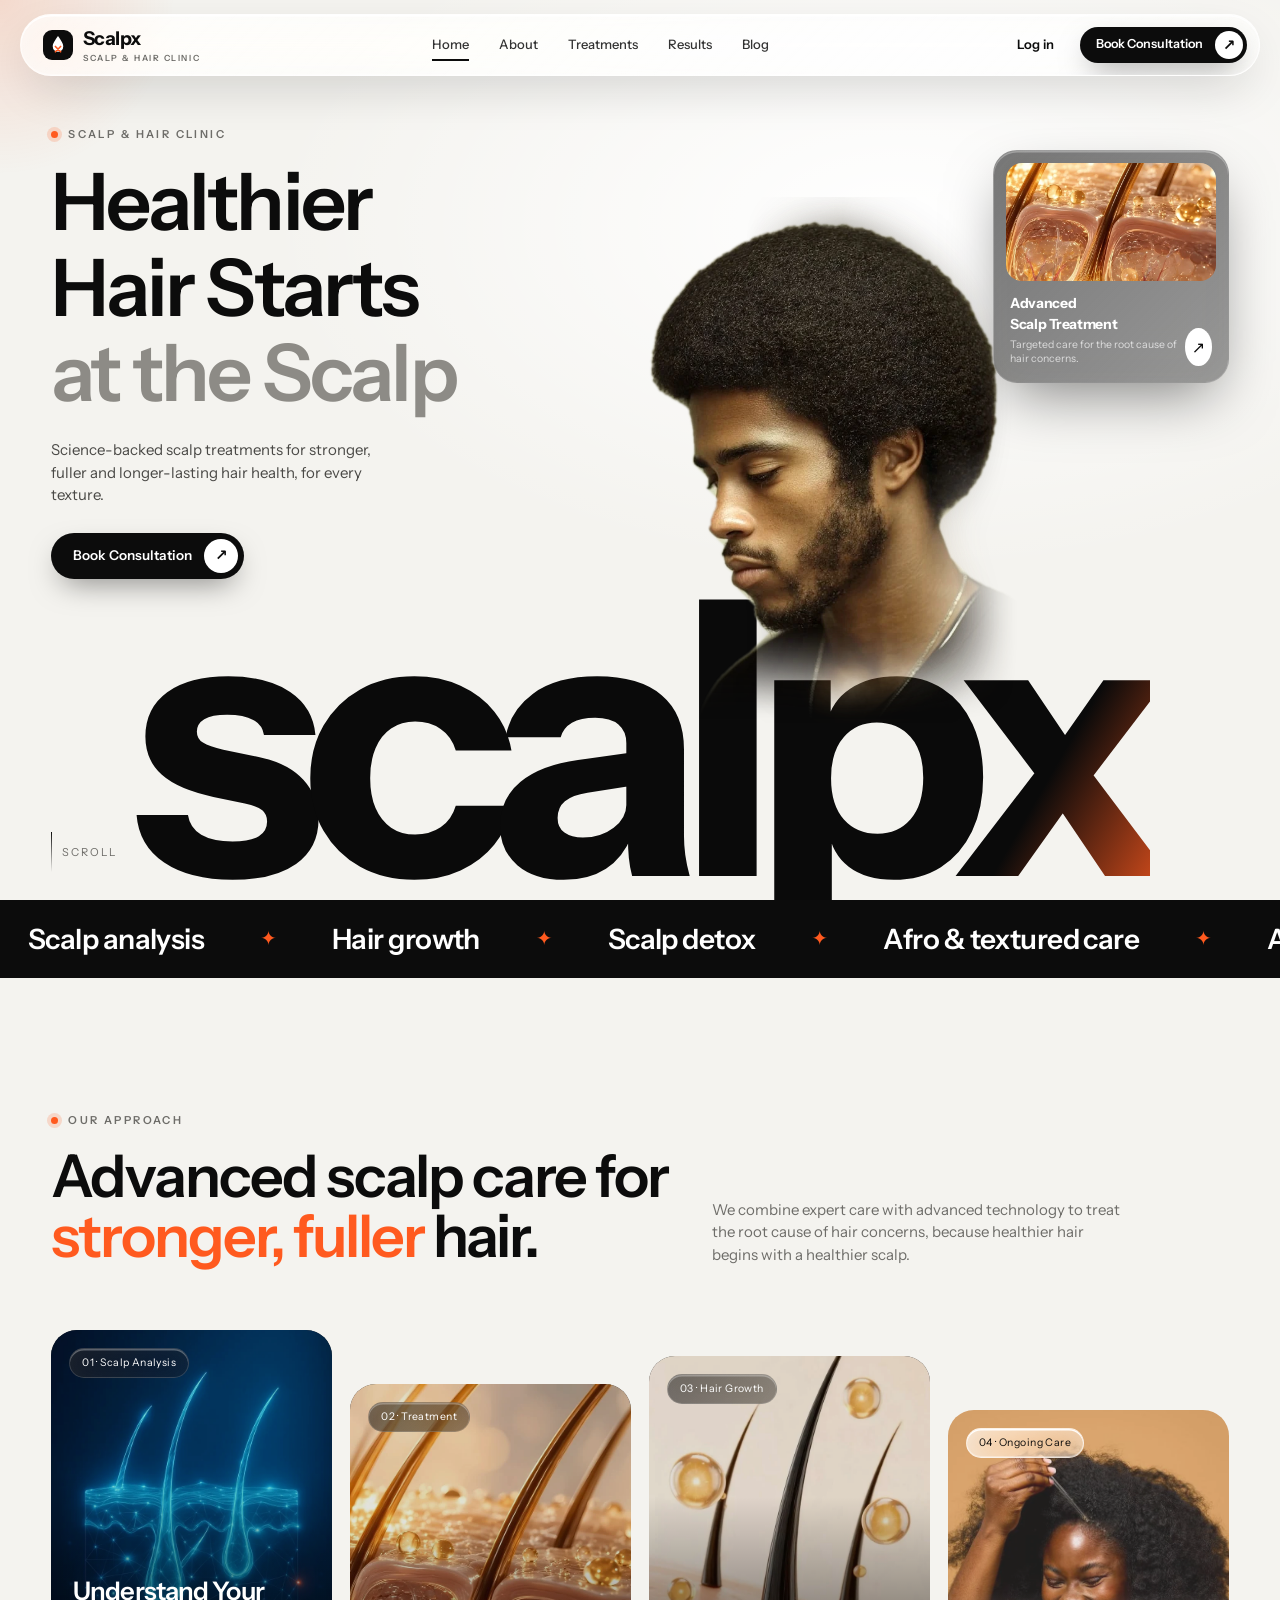
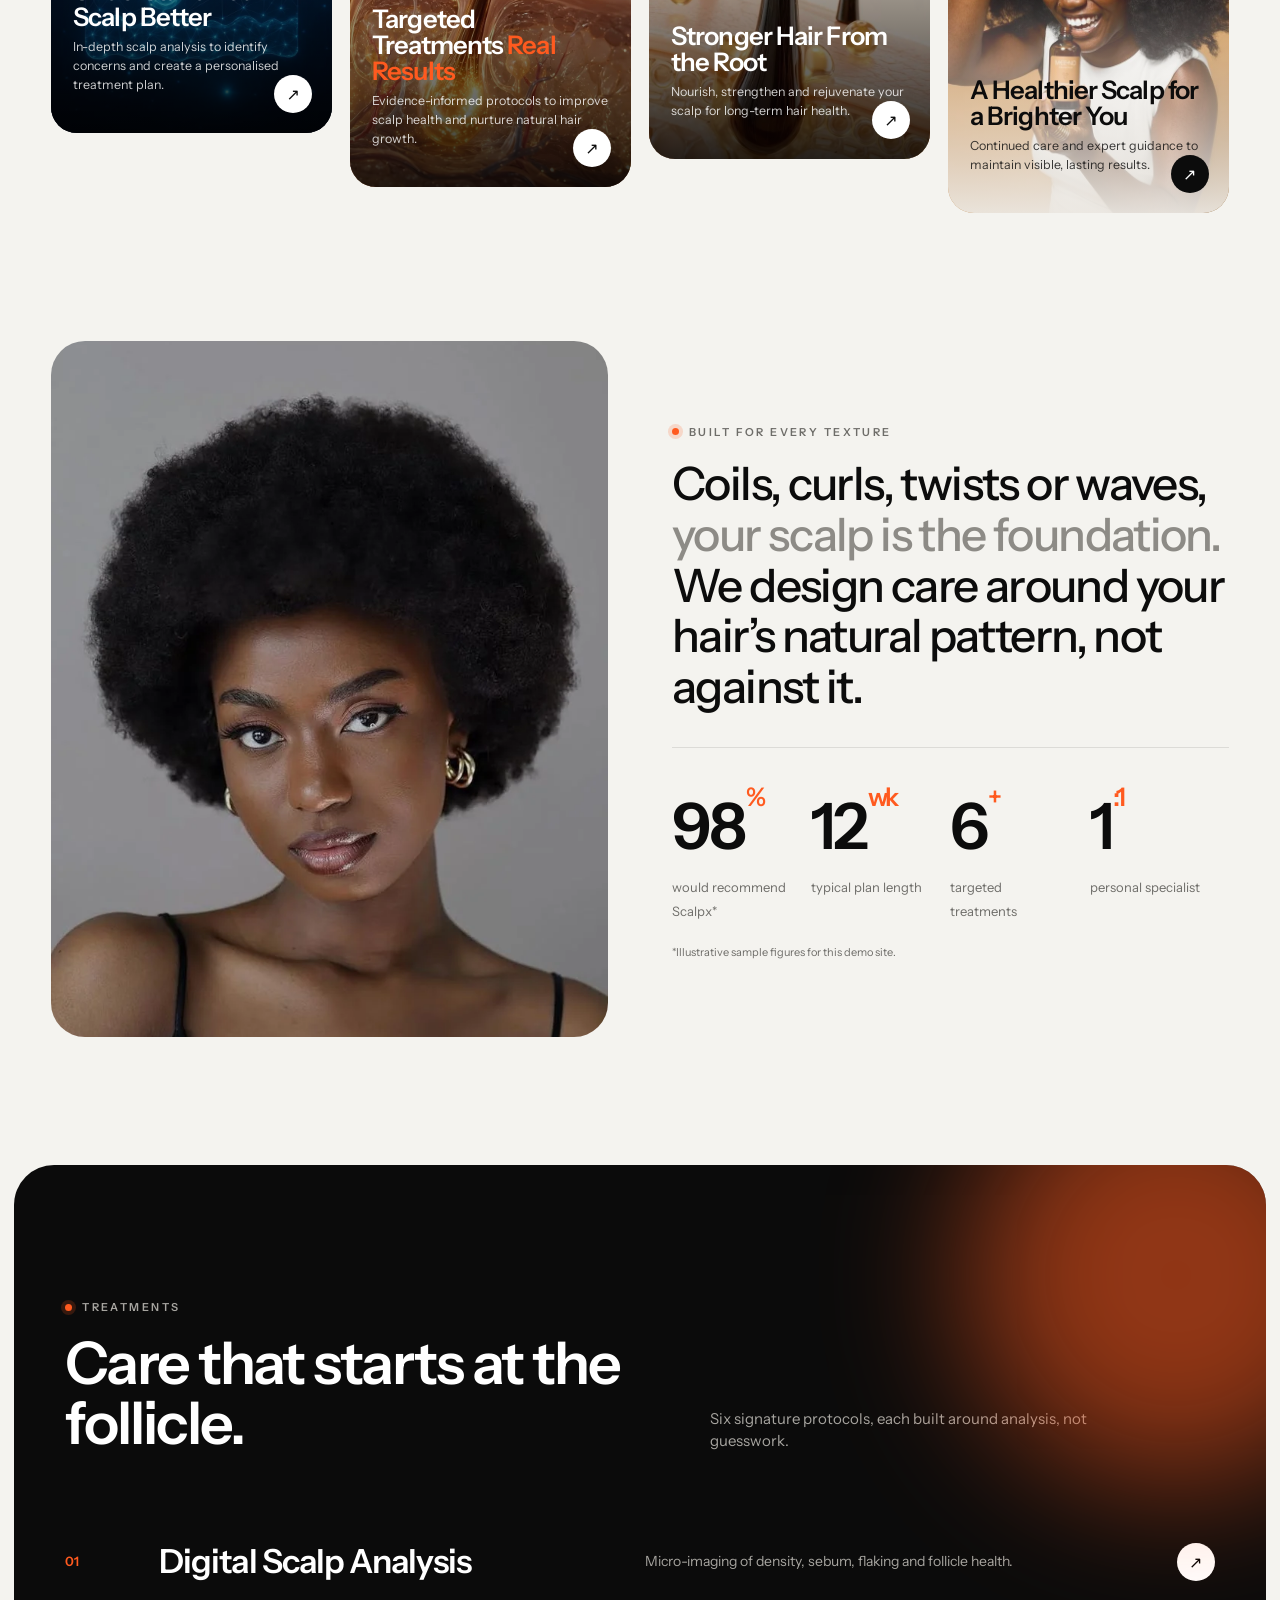
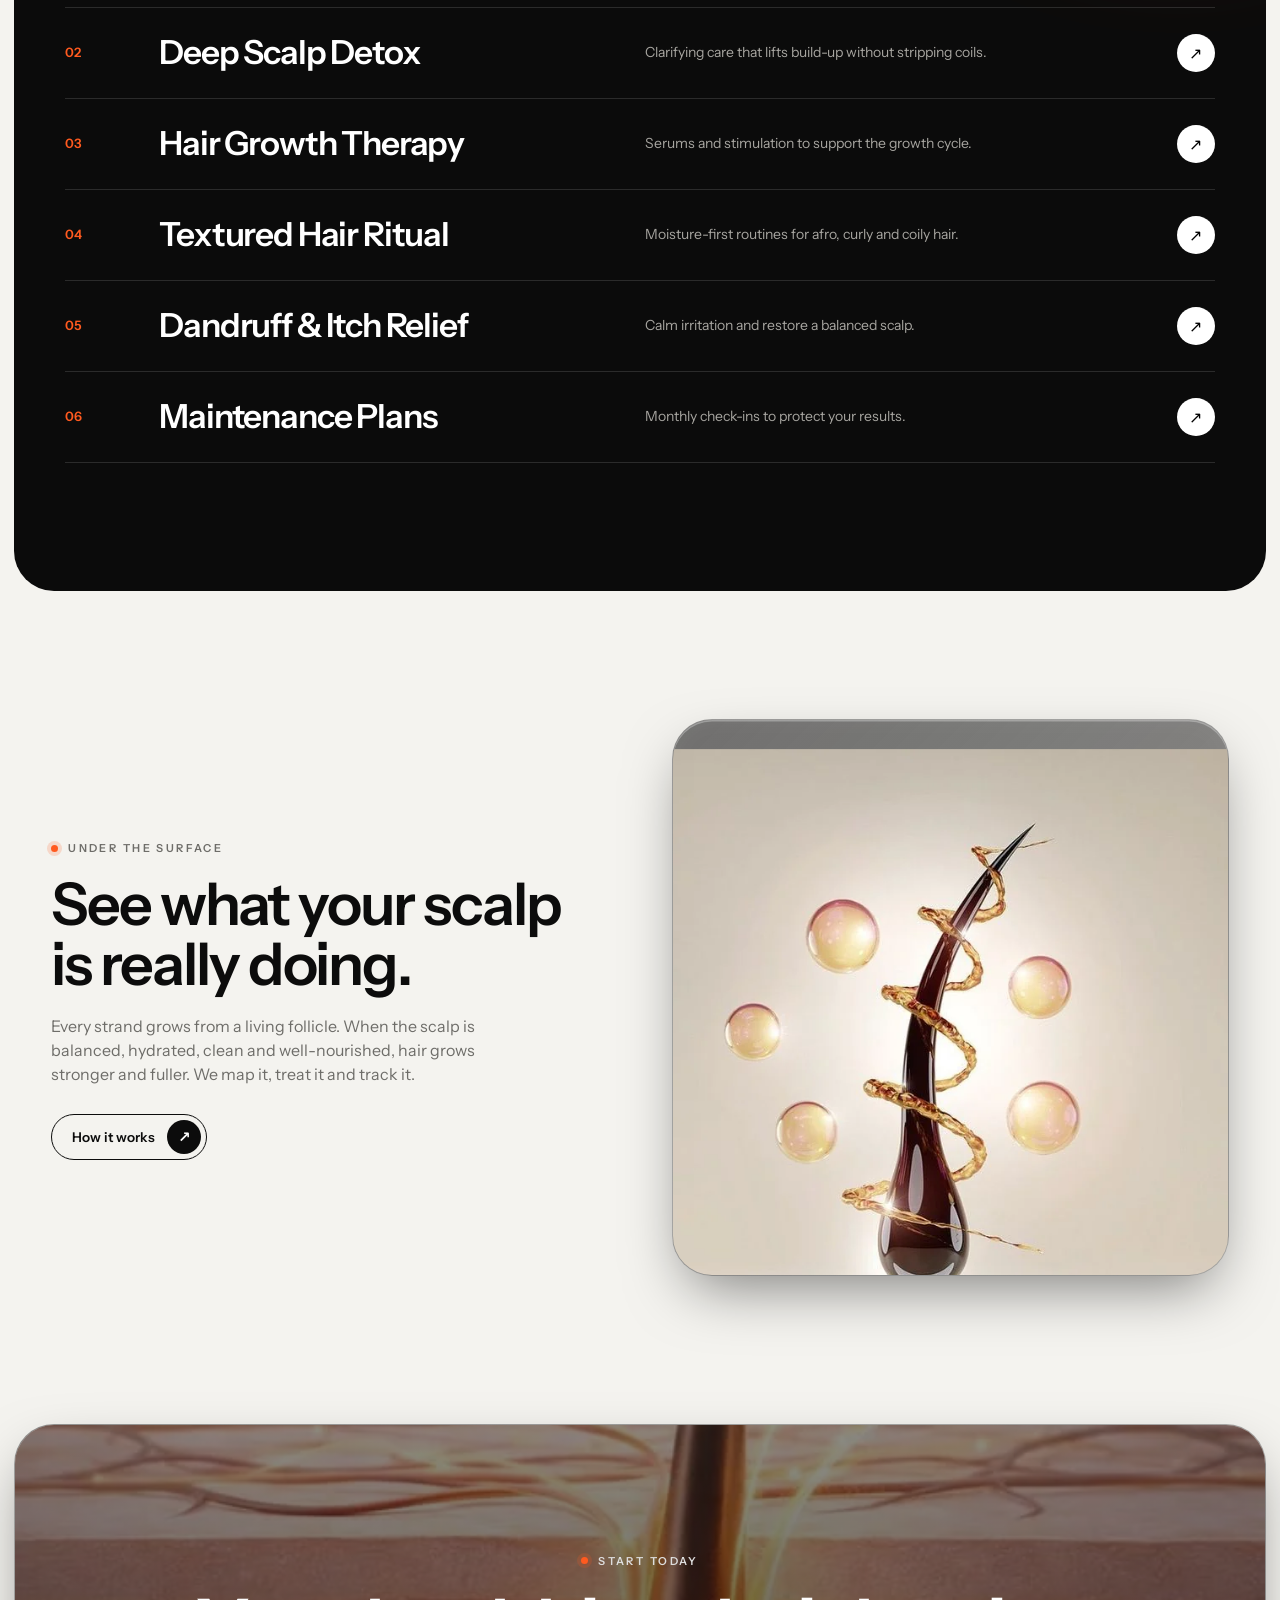
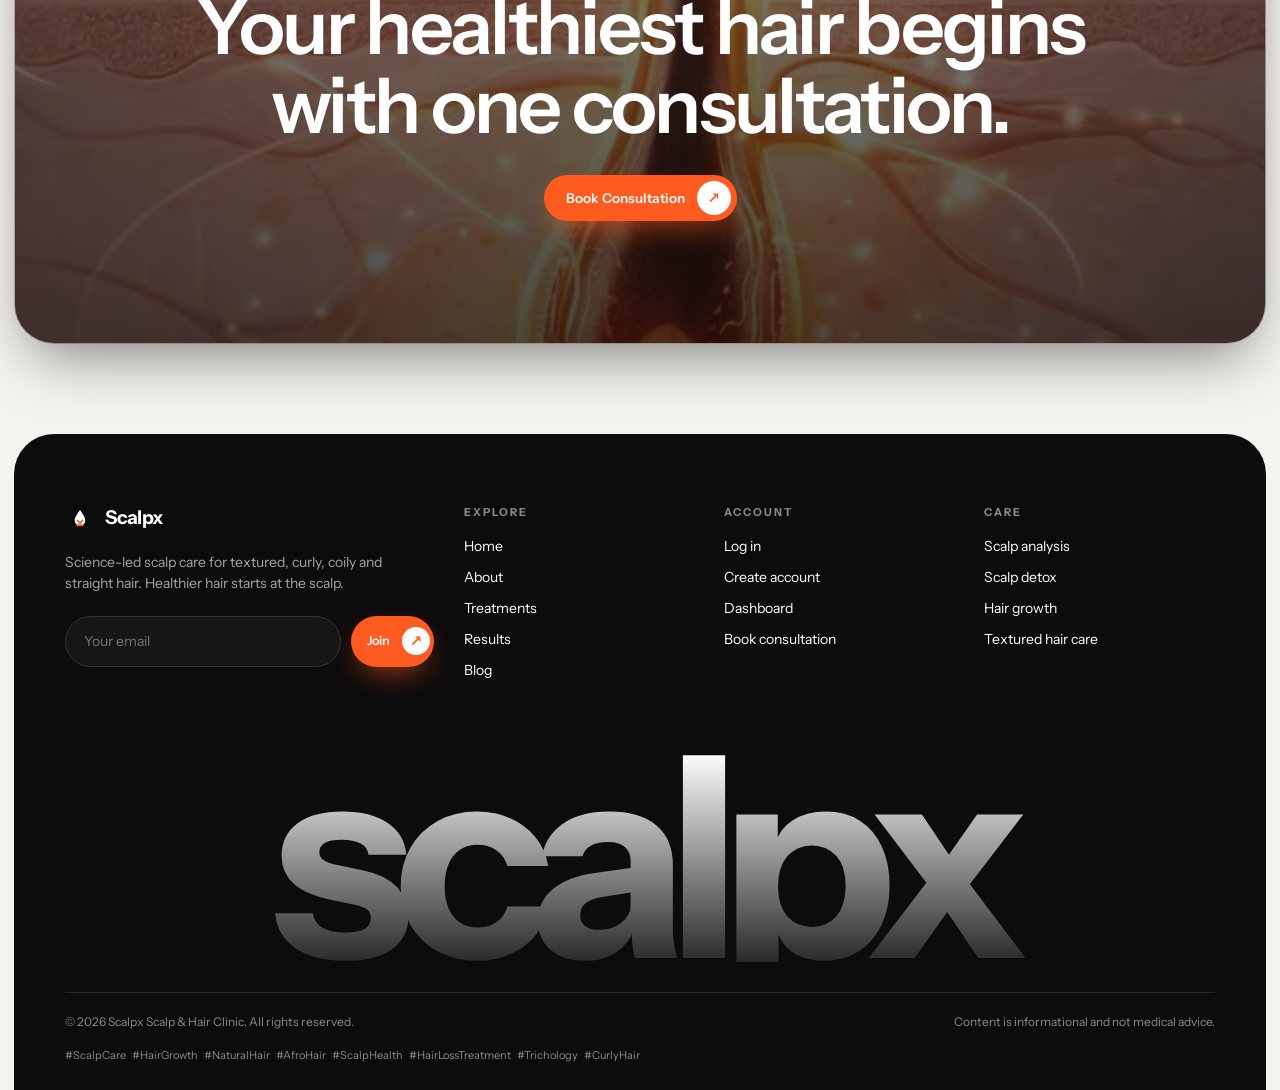
==== commit 0404d0fc: "Remove em dashes and fade hero image edges Co-Authored-By: Claude Sonnet 5.5 <noreply@anthropic.com>" ====
--- a/public/index.html
+++ b/public/index.html
@@ -1,7 +1,7 @@
 <!doctype html><html lang="en"><head><meta charset="utf-8"><meta name="viewport" content="width=device-width,initial-scale=1,viewport-fit=cover">
-<title>Scalpx — Scalp & Hair Clinic | Healthier Hair Starts at the Scalp</title><meta name="description" content="Scalpx is a science-led scalp and hair clinic: scalp analysis, hair growth treatments and ongoing care for afro, curly and straight hair."><meta name="keywords" content="scalp treatment, scalp care, hair growth, hair loss treatment, afro hair care, natural hair care, textured hair scalp clinic, scalp analysis, scalp detox, dandruff treatment, hair thinning, trichology, healthy hair, curly hair care, scalp health">
+<title>Scalpx: Scalp & Hair Clinic | Healthier Hair Starts at the Scalp</title><meta name="description" content="Scalpx is a science-led scalp and hair clinic: scalp analysis, hair growth treatments and ongoing care for afro, curly and straight hair."><meta name="keywords" content="scalp treatment, scalp care, hair growth, hair loss treatment, afro hair care, natural hair care, textured hair scalp clinic, scalp analysis, scalp detox, dandruff treatment, hair thinning, trichology, healthy hair, curly hair care, scalp health">
 <meta name="theme-color" content="#f4f3ef"><link rel="canonical" href="https://scalpx.vercel.app/index.html">
-<meta property="og:type" content="website"><meta property="og:title" content="Scalpx — Scalp & Hair Clinic | Healthier Hair Starts at the Scalp"><meta property="og:description" content="Scalpx is a science-led scalp and hair clinic: scalp analysis, hair growth treatments and ongoing care for afro, curly and straight hair."><meta property="og:image" content="https://scalpx.vercel.app/img/og.jpg"><meta property="og:url" content="https://scalpx.vercel.app/index.html"><meta name="twitter:card" content="summary_large_image">
+<meta property="og:type" content="website"><meta property="og:title" content="Scalpx: Scalp & Hair Clinic | Healthier Hair Starts at the Scalp"><meta property="og:description" content="Scalpx is a science-led scalp and hair clinic: scalp analysis, hair growth treatments and ongoing care for afro, curly and straight hair."><meta property="og:image" content="https://scalpx.vercel.app/img/og.jpg"><meta property="og:url" content="https://scalpx.vercel.app/index.html"><meta name="twitter:card" content="summary_large_image">
 <link rel="icon" href="favicon.svg" type="image/svg+xml"><link rel="preload" href="fonts/instrument-sans-latin-wght-normal.woff2" as="font" type="font/woff2" crossorigin>
 <link rel="stylesheet" href="css/style.css"><script type="application/ld+json">{"@context": "https://schema.org", "@type": "HealthAndBeautyBusiness", "name": "Scalpx Scalp & Hair Clinic", "description": "Science-led scalp analysis, treatments and ongoing care for stronger, fuller hair.", "url": "https://scalpx.vercel.app", "image": "https://scalpx.vercel.app/img/og.jpg", "knowsAbout": ["Scalp care", "Hair growth", "Afro-textured hair", "Hair loss"]}</script></head><body><header class="nav glass" role="banner">
  <a class="logo" href="index.html" aria-label="Scalpx home"><svg viewBox="0 0 40 40" fill="none" aria-hidden="true"><rect width="40" height="40" rx="12" fill="#0c0c0c"/><path d="M20 8c-4 6-7 9.5-7 14a7 7 0 0014 0c0-4.500-3-8-7-14z" fill="#fff"/><path d="M16.500 22l7 7m0-7l-7 7" stroke="#ff5a1f" stroke-width="2.200" stroke-linecap="round"/></svg><div>Scalpx<small>Scalp &amp; Hair Clinic</small></div></a>
@@ -22,7 +22,7 @@
  <div class="hero-copy">
   <span class="eyebrow">Scalp &amp; Hair Clinic</span>
   <h1><span class="l"><span>Healthier</span></span><span class="l"><span>Hair Starts</span></span><span class="l"><span class="dim">at the Scalp</span></span></h1>
-  <p class="lead">Science-backed scalp treatments for stronger, fuller and longer-lasting hair health — for every texture.</p>
+  <p class="lead">Science-backed scalp treatments for stronger, fuller and longer-lasting hair health, for every texture.</p>
   <a class="btn btn-dark" href="book.html">Book Consultation <i>↗</i></a>
  </div>
  <aside class="float-card glass-dark tilt"><img src="img/gold.webp" alt="Macro view of a nourished hair follicle" loading="eager">
@@ -37,7 +37,7 @@
 <div class="ticker" aria-hidden="true"><div class="tr"><span>Scalp analysis</span><span>Hair growth</span><span>Scalp detox</span><span>Afro &amp; textured care</span><span>Anti-dandruff</span><span>Follicle health</span><span>Scalp analysis</span><span>Hair growth</span><span>Scalp detox</span><span>Afro &amp; textured care</span><span>Anti-dandruff</span><span>Follicle health</span><span>Scalp analysis</span><span>Hair growth</span><span>Scalp detox</span><span>Afro &amp; textured care</span><span>Anti-dandruff</span><span>Follicle health</span><span>Scalp analysis</span><span>Hair growth</span><span>Scalp detox</span><span>Afro &amp; textured care</span><span>Anti-dandruff</span><span>Follicle health</span></div></div>
 
 <section class="sec" id="approach"><div class="wrap">
- <div class="sec-head"><div class="rv"><span class="eyebrow">Our approach</span><h2 style="margin-top:16px">Advanced scalp care for <span class="acc">stronger, fuller</span> hair.</h2></div><p class="rv" style="--d:.1s">We combine expert care with advanced technology to treat the root cause of hair concerns — because healthier hair begins with a healthier scalp.</p></div>
+ <div class="sec-head"><div class="rv"><span class="eyebrow">Our approach</span><h2 style="margin-top:16px">Advanced scalp care for <span class="acc">stronger, fuller</span> hair.</h2></div><p class="rv" style="--d:.1s">We combine expert care with advanced technology to treat the root cause of hair concerns, because healthier hair begins with a healthier scalp.</p></div>
  <div class="cards">
   <a class="card rv" href="treatments.html#analysis"><img src="img/blue.webp" alt="Digital scalp analysis visual" loading="lazy"><span class="tag glass-dark">01 · Scalp Analysis</span><div class="in"><h3>Understand Your Scalp Better</h3><p>In-depth scalp analysis to identify concerns and create a personalised treatment plan.</p></div><span class="circ w">↗</span></a>
   <a class="card rv" style="--d:.1s" href="treatments.html#growth"><img src="img/gold.webp" alt="Golden serum around hair follicles" loading="lazy"><span class="tag glass-dark">02 · Treatment</span><div class="in"><h3>Targeted Treatments <em>Real Results</em></h3><p>Evidence-informed protocols to improve scalp health and nurture natural hair growth.</p></div><span class="circ w">↗</span></a>
@@ -50,7 +50,7 @@
  <div class="pic ratio-45 rvx"><img data-par=".05" src="img/woman.webp" alt="Woman with a full natural afro and healthy scalp" loading="lazy" style="height:112%"></div>
  <div>
   <span class="eyebrow rv">Built for every texture</span>
-  <p class="quote rv" style="margin:18px 0 34px">Coils, curls, twists or waves — <span class="dim">your scalp is the foundation.</span> We design care around your hair’s natural pattern, not against it.</p>
+  <p class="quote rv" style="margin:18px 0 34px">Coils, curls, twists or waves, <span class="dim">your scalp is the foundation.</span> We design care around your hair’s natural pattern, not against it.</p>
   <div class="stats">
    <div class="stat"><b data-count="98">0<sup>%</sup></b><span>would recommend Scalpx*</span></div>
    <div class="stat"><b data-count="12">0<sup>wk</sup></b><span>typical plan length</span></div>
@@ -63,7 +63,7 @@
 
 <section class="dark-sec sec" id="treat"><div class="wrap">
  <div class="orb" style="width:420px;height:420px;background:#ff5a1f;right:-120px;top:-100px"></div>
- <div class="sec-head"><div class="rv"><span class="eyebrow">Treatments</span><h2 style="margin-top:16px">Care that starts at the follicle.</h2></div><p class="rv" style="--d:.1s">Six signature protocols — each built around analysis, not guesswork.</p></div>
+ <div class="sec-head"><div class="rv"><span class="eyebrow">Treatments</span><h2 style="margin-top:16px">Care that starts at the follicle.</h2></div><p class="rv" style="--d:.1s">Six signature protocols, each built around analysis, not guesswork.</p></div>
  <div class="tlist">
   <a class="trow rv" href="treatments.html#analysis"><span class="n">01</span><h3>Digital Scalp Analysis</h3><p>Micro-imaging of density, sebum, flaking and follicle health.</p><span class="circ">↗</span></a><a class="trow rv" href="treatments.html#detox"><span class="n">02</span><h3>Deep Scalp Detox</h3><p>Clarifying care that lifts build-up without stripping coils.</p><span class="circ">↗</span></a><a class="trow rv" href="treatments.html#growth"><span class="n">03</span><h3>Hair Growth Therapy</h3><p>Serums and stimulation to support the growth cycle.</p><span class="circ">↗</span></a><a class="trow rv" href="treatments.html#textured"><span class="n">04</span><h3>Textured Hair Ritual</h3><p>Moisture-first routines for afro, curly and coily hair.</p><span class="circ">↗</span></a><a class="trow rv" href="treatments.html#dandruff"><span class="n">05</span><h3>Dandruff &amp; Itch Relief</h3><p>Calm irritation and restore a balanced scalp.</p><span class="circ">↗</span></a><a class="trow rv" href="treatments.html#maintain"><span class="n">06</span><h3>Maintenance Plans</h3><p>Monthly check-ins to protect your results.</p><span class="circ">↗</span></a>
  </div>
@@ -73,7 +73,7 @@
  <div>
   <span class="eyebrow rv">Under the surface</span>
   <h2 class="rv" style="font-size:clamp(34px,4.6vw,66px);margin:16px 0 20px">See what your scalp is really doing.</h2>
-  <p class="rv" style="color:var(--mute);max-width:440px;margin-bottom:28px">Every strand grows from a living follicle. When the scalp is balanced — hydrated, clean and well-nourished — hair grows stronger and fuller. We map it, treat it and track it.</p>
+  <p class="rv" style="color:var(--mute);max-width:440px;margin-bottom:28px">Every strand grows from a living follicle. When the scalp is balanced, hydrated, clean and well-nourished, hair grows stronger and fuller. We map it, treat it and track it.</p>
   <a class="btn btn-line rv" href="about.html">How it works <i>↗</i></a>
  </div>
  <div class="pic ratio-1 rvx glass-dark" style="border-radius:40px"><img data-par="-.04" src="img/helix.webp" alt="Follicle wrapped in a golden helix" loading="lazy" style="height:112%"></div>
--- a/public/css/style.css
+++ b/public/css/style.css
@@ -68,7 +68,7 @@
 .hero p.lead{font-size:15px;color:#4a4946;max-width:340px;margin-bottom:26px}
 .hero-figure{position:absolute;left:50%;bottom:calc(var(--wordh,18vw)*.5);width:min(31vw,440px);transform:translateX(-4%);z-index:3;aspect-ratio:640/849;pointer-events:none}
 .hero-figure img{position:absolute;inset:0;width:100%;height:100%;object-fit:contain;object-position:bottom}
-.hero-figure .main{-webkit-mask-image:linear-gradient(#000 78%,transparent 99%);mask-image:linear-gradient(#000 78%,transparent 99%);animation:float 9s ease-in-out infinite}
+.hero-figure .main{animation:float 9s ease-in-out infinite}
 .hero-figure .trail{filter:blur(14px) saturate(1.4) sepia(.5);opacity:.32;transform-origin:30% 50%;-webkit-mask-image:linear-gradient(90deg,transparent 30%,#000 55%,transparent 100%);mask-image:linear-gradient(90deg,transparent 30%,#000 55%,transparent 100%)}
 .hero-figure .t1{animation:trail 4.5s ease-in-out infinite}.hero-figure .t2{animation:trail 4.5s ease-in-out -2.2s infinite;opacity:.32;filter:blur(26px) saturate(1.8) sepia(.8)}
 @keyframes trail{0%,100%{transform:translateX(5%) scaleX(1.05)}50%{transform:translateX(17%) scaleX(1.25)}}
